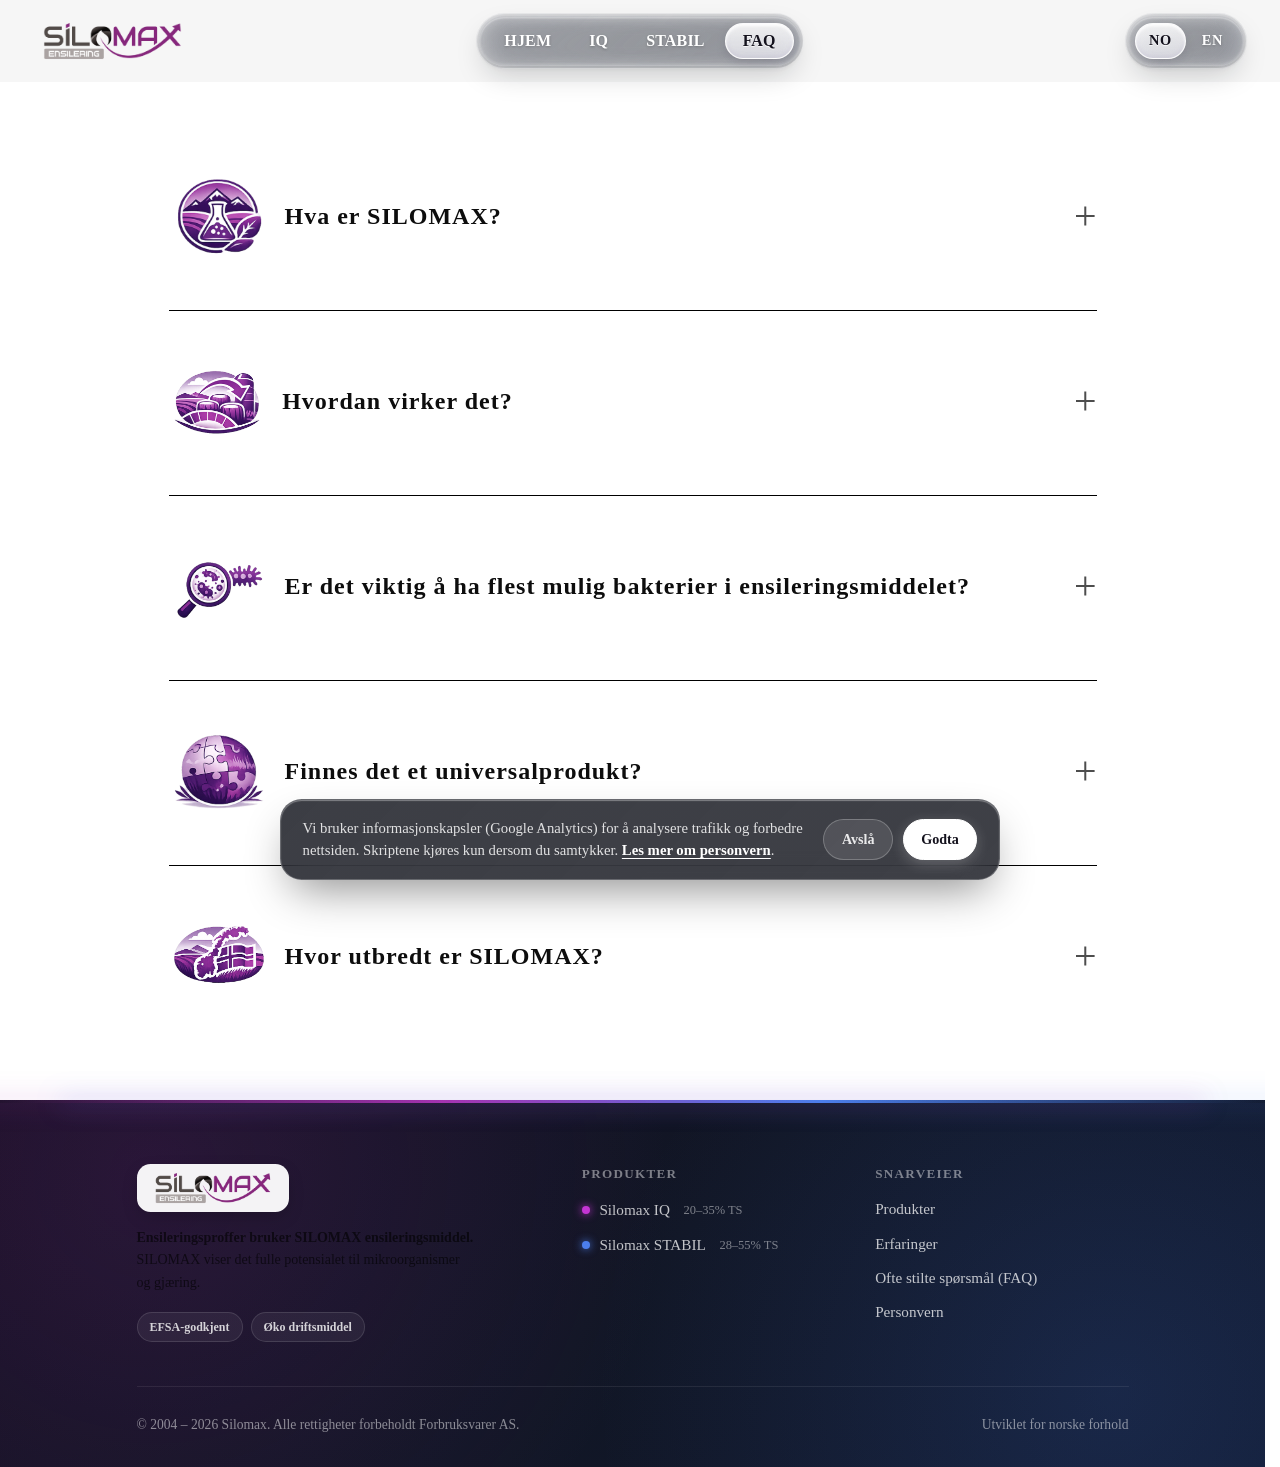
==== faq/index.html @ c339182a "url fix" ====
<!DOCTYPE html>
<html lang="no">
<head>
    <meta charset="UTF-8">
    <script>window.location.replace("../faq.html" + window.location.search + window.location.hash);</script>
</head>
<body></body>
</html>
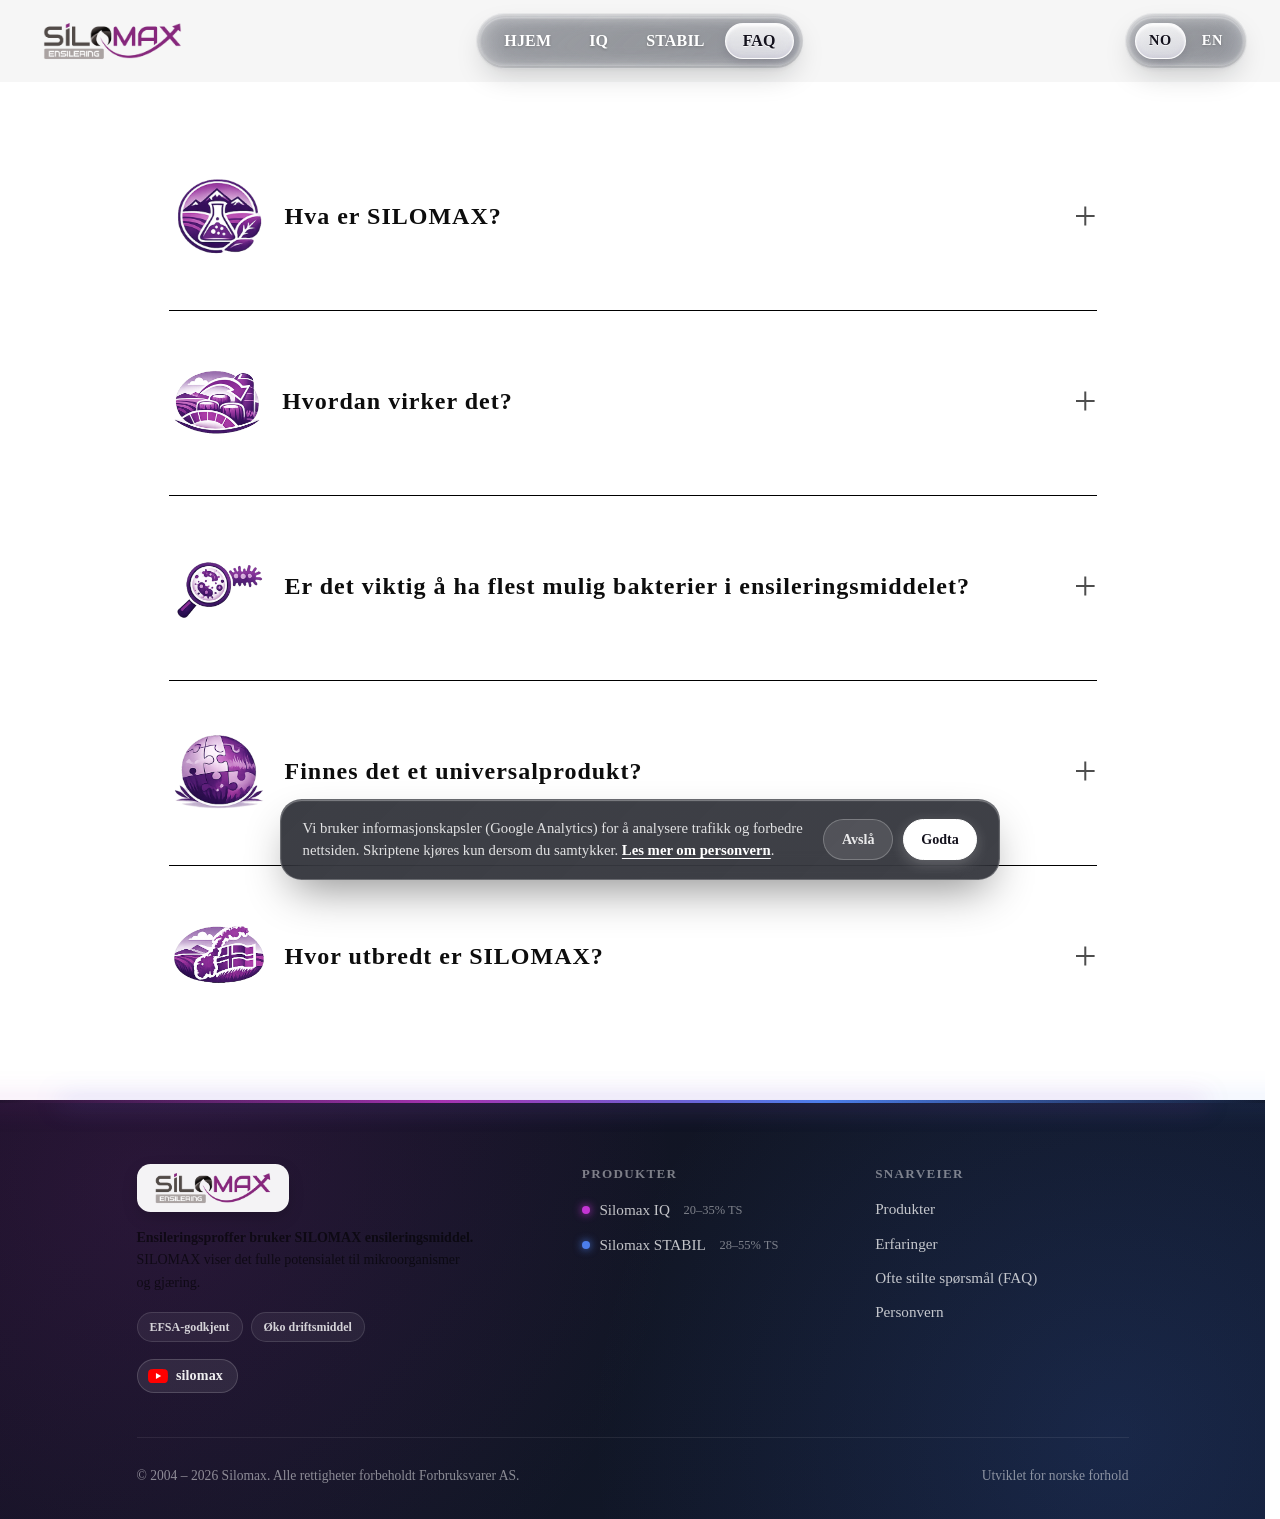
==== commit c489aa86: "Add favicon images" ====
--- a/faq/index.html
+++ b/faq/index.html
@@ -2,6 +2,8 @@
 <html lang="no">
 <head>
     <meta charset="UTF-8">
+    <link rel="icon" href="/favicon.ico" sizes="48x48">
+    <link rel="icon" type="image/png" sizes="96x96" href="/favicon-96x96.png">
     <script>window.location.replace("../faq.html" + window.location.search + window.location.hash);</script>
 </head>
 <body></body>
